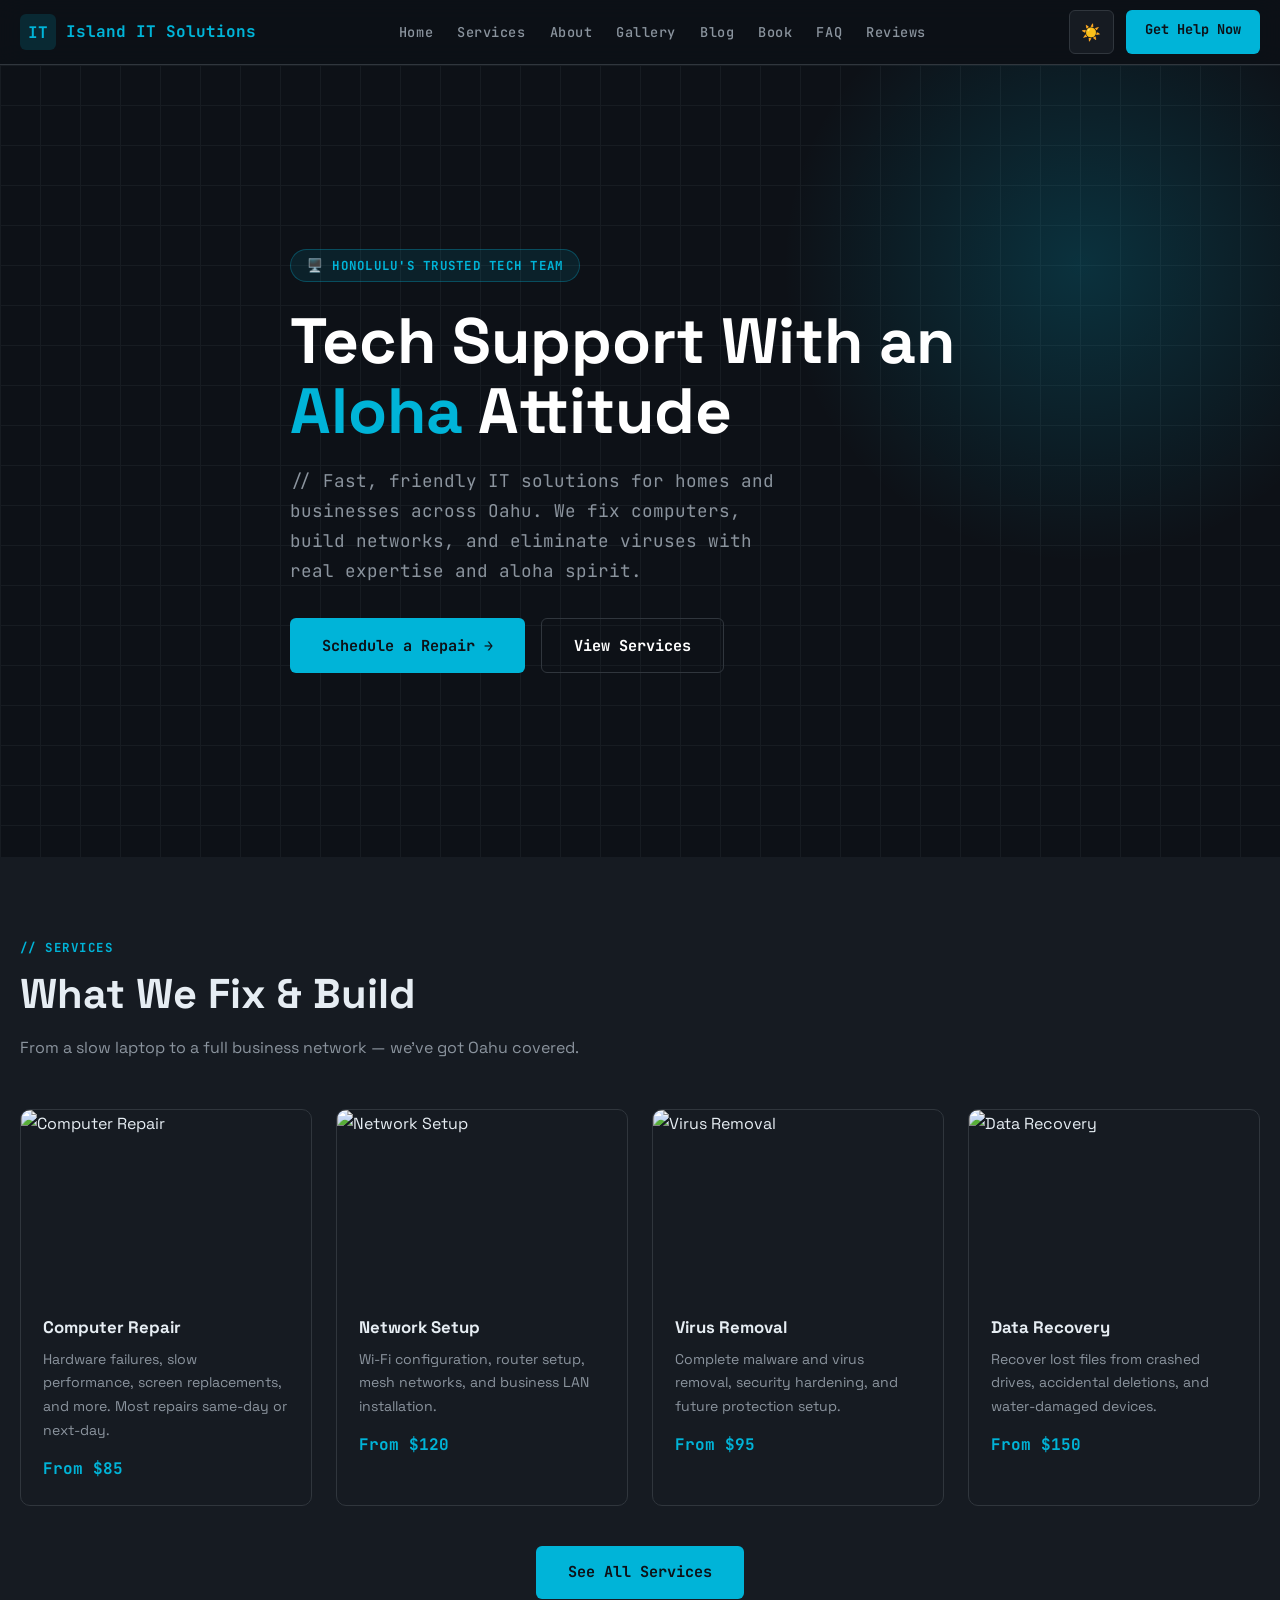
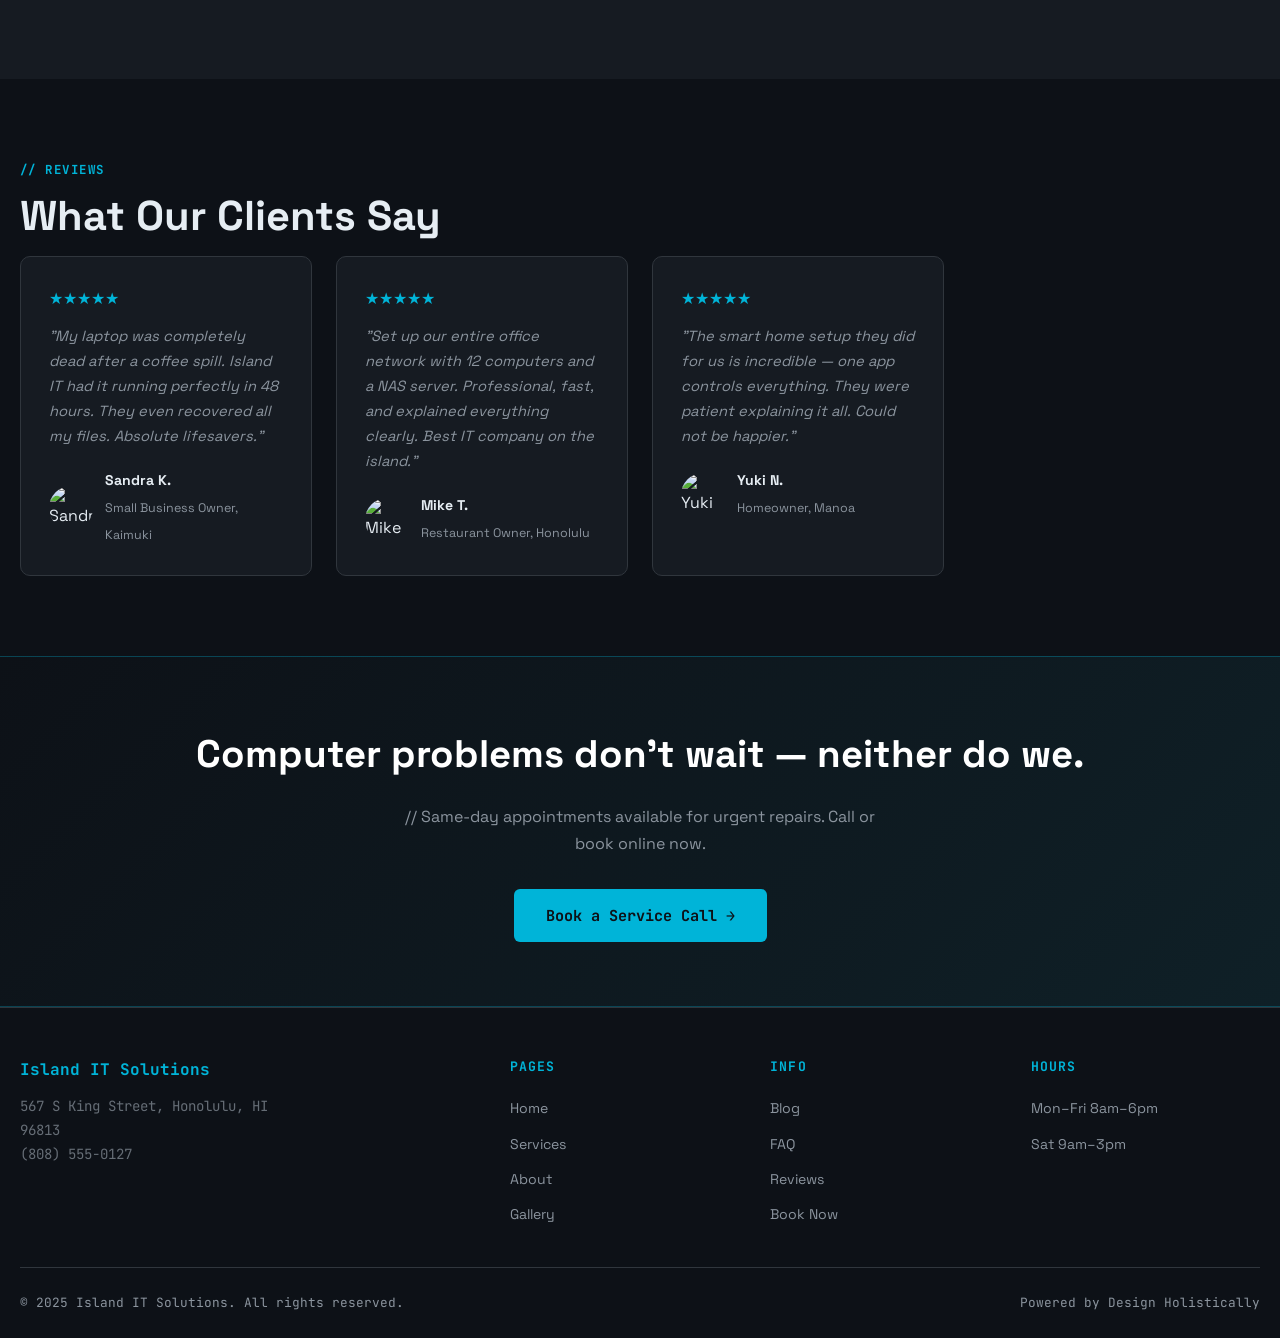
==== index.html @ 1a32f093 "Initial commit: Island IT Solutions — Hawaii sample site (Honolulu, Oahu)" ====
<!DOCTYPE html>
<html lang="en" data-theme="dark">
<head>
<meta charset="UTF-8"><meta name="viewport" content="width=device-width, initial-scale=1.0">
<title>Home — Island IT Solutions | Honolulu, Hawaii</title>
<meta name="description" content="Computer repair, network setup, virus removal, data recovery, and smart home setup in Honolulu, Hawaii.">
<meta property="og:title" content="Home — Island IT Solutions">
<meta property="og:type" content="website">
<link rel="stylesheet" href="css/style.css">

  <script type="application/ld+json">
  {
    "@context": "https://schema.org",
    "@type": "LocalBusiness",
    "name": "Island IT Solutions",
    "address": {
      "@type": "PostalAddress",
      "streetAddress": "567 S King Street",
      "addressLocality": "Honolulu",
      "addressRegion": "HI",
      "addressCountry": "US"
    },
    "telephone": "(808) 555-0127",
    "url": "https://designholistically.com"
  }
  </script>
</head>
<body>
<header class="site-header">
  <div class="header-inner">
    <a href="index.html" class="logo-wrap">
      <svg width="36" height="36" viewBox="0 0 36 36" fill="none">
        <rect width="36" height="36" rx="6" fill="#00B4D8" opacity="0.15"/>
        <text x="18" y="24" text-anchor="middle" font-family="JetBrains Mono,monospace" font-weight="700" font-size="16" fill="#00B4D8">IT</text>
      </svg>
      <span>Island IT Solutions</span>
    </a>
    <nav><ul class="nav-links" id="nav-links">
      <li><a href="index.html">Home</a></li><li><a href="services.html">Services</a></li><li><a href="about.html">About</a></li><li><a href="gallery.html">Gallery</a></li><li><a href="blog.html">Blog</a></li><li><a href="booking.html">Book</a></li><li><a href="faq.html">FAQ</a></li><li><a href="reviews.html">Reviews</a></li>
    </ul></nav>
    <div class="header-actions">
      <button id="theme-toggle" class="btn-theme">☀️</button>
      <a href="booking.html" class="btn-book">Get Help Now</a>
      <button class="hamburger" id="hamburger" aria-label="Menu" aria-expanded="false"><span></span><span></span><span></span></button>
    </div>
  </div>
</header>
<main>

  <section class="hero">
    <div class="hero-grid"></div>
    <div class="hero-glow"></div>
    <div class="hero-content">
      <div class="hero-badge">🖥️ Honolulu's Trusted Tech Team</div>
      <h1>Tech Support With an <span>Aloha</span> Attitude</h1>
      <p>// Fast, friendly IT solutions for homes and businesses across Oahu. We fix computers, build networks, and eliminate viruses with real expertise and aloha spirit.</p>
      <div class="hero-cta">
        <a href="booking.html" class="btn-primary">Schedule a Repair →</a>
        <a href="services.html" class="btn-secondary">View Services</a>
      </div>
    </div>
  </section>

  <section class="section section-alt">
    <div class="section-inner">
      <div class="section-label reveal">// services</div>
      <h2 class="section-title reveal">What We Fix & Build</h2>
      <p class="section-sub reveal">From a slow laptop to a full business network — we've got Oahu covered.</p>
      <div class="services-grid">
        <div class="service-card reveal"><img src="https://picsum.photos/400/180?random=201" alt="Computer Repair"><div class="service-card-body"><h3>Computer Repair</h3><p>Hardware failures, slow performance, screen replacements, and more. Most repairs same-day or next-day.</p><div class="service-price">From $85</div></div></div>
        <div class="service-card reveal"><img src="https://picsum.photos/400/180?random=202" alt="Network Setup"><div class="service-card-body"><h3>Network Setup</h3><p>Wi-Fi configuration, router setup, mesh networks, and business LAN installation.</p><div class="service-price">From $120</div></div></div>
        <div class="service-card reveal"><img src="https://picsum.photos/400/180?random=203" alt="Virus Removal"><div class="service-card-body"><h3>Virus Removal</h3><p>Complete malware and virus removal, security hardening, and future protection setup.</p><div class="service-price">From $95</div></div></div>
        <div class="service-card reveal"><img src="https://picsum.photos/400/180?random=204" alt="Data Recovery"><div class="service-card-body"><h3>Data Recovery</h3><p>Recover lost files from crashed drives, accidental deletions, and water-damaged devices.</p><div class="service-price">From $150</div></div></div>
      </div>
      <div style="text-align:center;margin-top:2.5rem;"><a href="services.html" class="btn-primary">See All Services</a></div>
    </div>
  </section>

  <section class="section">
    <div class="section-inner">
      <div class="section-label reveal">// reviews</div>
      <h2 class="section-title reveal">What Our Clients Say</h2>
      <div class="testimonials-grid">
        <div class="testimonial-card reveal"><div class="stars">★★★★★</div><p class="testimonial-text">"My laptop was completely dead after a coffee spill. Island IT had it running perfectly in 48 hours. They even recovered all my files. Absolute lifesavers."</p><div class="testimonial-author"><img src="https://picsum.photos/44/44?random=205" alt="Sandra K."><div><strong>Sandra K.</strong><span>Small Business Owner, Kaimuki</span></div></div></div>
        <div class="testimonial-card reveal"><div class="stars">★★★★★</div><p class="testimonial-text">"Set up our entire office network with 12 computers and a NAS server. Professional, fast, and explained everything clearly. Best IT company on the island."</p><div class="testimonial-author"><img src="https://picsum.photos/44/44?random=206" alt="Mike T."><div><strong>Mike T.</strong><span>Restaurant Owner, Honolulu</span></div></div></div>
        <div class="testimonial-card reveal"><div class="stars">★★★★★</div><p class="testimonial-text">"The smart home setup they did for us is incredible — one app controls everything. They were patient explaining it all. Could not be happier."</p><div class="testimonial-author"><img src="https://picsum.photos/44/44?random=207" alt="Yuki N."><div><strong>Yuki N.</strong><span>Homeowner, Manoa</span></div></div></div>
      </div>
    </div>
  </section>

  <div class="cta-banner">
    <h2>Computer problems don't wait — neither do we.</h2>
    <p>// Same-day appointments available for urgent repairs. Call or book online now.</p>
    <a href="booking.html" class="btn-primary">Book a Service Call →</a>
  </div>

</main>
<footer class="site-footer">
  <div class="footer-inner">
    <div class="footer-brand">
      <div class="logo-wrap">Island IT Solutions</div>
      <p>567 S King Street, Honolulu, HI 96813<br>(808) 555-0127</p>
    </div>
    <div class="footer-col"><h4>Pages</h4><ul><li><a href="index.html">Home</a></li><li><a href="services.html">Services</a></li><li><a href="about.html">About</a></li><li><a href="gallery.html">Gallery</a></li></ul></div>
    <div class="footer-col"><h4>Info</h4><ul><li><a href="blog.html">Blog</a></li><li><a href="faq.html">FAQ</a></li><li><a href="reviews.html">Reviews</a></li><li><a href="booking.html">Book Now</a></li></ul></div>
    <div class="footer-col"><h4>Hours</h4><ul><li><a href="#">Mon–Fri 8am–6pm</a></li><li><a href="#">Sat 9am–3pm</a></li></ul></div>
  </div>
  <div class="footer-bottom">
    <span>© 2025 Island IT Solutions. All rights reserved.</span>
    <span>Powered by <a href="https://designholistically.com" target="_blank" rel="noopener">Design Holistically</a></span>
  </div>
</footer>
<button class="back-to-top" id="back-to-top" aria-label="Back to top">↑</button>
<script src="js/main.js"></script>
</body>
</html>
---- css/style.css ----
@import url('https://fonts.googleapis.com/css2?family=Space+Grotesk:wght@400;500;600;700&family=JetBrains+Mono:wght@400;700&display=swap');
:root {
  --primary: #0D1117;
  --accent: #00B4D8;
  --bg: #F0F9FF;
  --bg2: #E0F2FE;
  --text: #0D1117;
  --text-muted: #475569;
  --border: #CBD5E1;
  --white: #ffffff;
  --shadow: 0 4px 24px rgba(0,180,216,0.10);
  --radius: 10px;
  --font-heading: 'Space Grotesk', sans-serif;
  --font-body: 'Space Grotesk', sans-serif;
  --font-mono: 'JetBrains Mono', monospace;
  --transition: all 0.3s ease;
}
[data-theme="dark"] {
  --bg: #0D1117;
  --bg2: #161B22;
  --text: #E6EDF3;
  --text-muted: #8B949E;
  --border: #30363D;
  --white: #161B22;
  --shadow: 0 4px 24px rgba(0,0,0,0.5);
}
*, *::before, *::after { box-sizing: border-box; margin: 0; padding: 0; }
html { scroll-behavior: smooth; }
body { font-family: var(--font-body); background: var(--bg); color: var(--text); line-height: 1.7; transition: background 0.3s, color 0.3s; }
img { max-width: 100%; display: block; }
a { color: var(--accent); text-decoration: none; }
.site-header { position: sticky; top: 0; z-index: 100; background: rgba(13,17,23,0.92); backdrop-filter: blur(12px); border-bottom: 1px solid #30363D; padding: 0 1.25rem; }
.header-inner { max-width: 1280px; margin: 0 auto; display: flex; align-items: center; justify-content: space-between; height: 64px; }
.logo-wrap { display: flex; align-items: center; gap: 0.6rem; font-family: var(--font-mono); font-size: 1rem; font-weight: 700; color: var(--accent); }
.nav-links { display: flex; gap: 1.5rem; list-style: none; }
.nav-links a { font-size: 0.85rem; font-weight: 500; color: #8B949E; letter-spacing: 0.04em; transition: color 0.2s; font-family: var(--font-mono); }
.nav-links a:hover { color: var(--accent); }
.header-actions { display: flex; align-items: center; gap: 0.75rem; }
.btn-theme { background: #161B22; border: 1px solid #30363D; border-radius: 6px; padding: 0.4rem 0.7rem; cursor: pointer; color: #8B949E; font-size: 1rem; min-width: 44px; min-height: 44px; transition: var(--transition); }
.btn-book { background: var(--accent); color: #0D1117; border: none; border-radius: 6px; padding: 0.5rem 1.2rem; font-weight: 700; cursor: pointer; font-size: 0.85rem; min-height: 44px; font-family: var(--font-mono); transition: var(--transition); }
.btn-book:hover { background: #0096B7; }
.hamburger { display: none; flex-direction: column; gap: 5px; background: none; border: none; cursor: pointer; padding: 0.5rem; min-width: 44px; min-height: 44px; justify-content: center; align-items: center; }
.hamburger span { width: 24px; height: 2px; background: #8B949E; border-radius: 2px; transition: var(--transition); }
@media (max-width: 768px) { .nav-links { display: none; flex-direction: column; position: absolute; top: 64px; left: 0; right: 0; background: #0D1117; border-bottom: 1px solid #30363D; padding: 1rem 1.25rem; gap: 0.5rem; } .nav-links.open { display: flex; } .hamburger { display: flex; } .btn-book { display: none; } }
.hero { position: relative; min-height: 88vh; display: flex; align-items: center; background: #0D1117; overflow: hidden; }
.hero-grid { position: absolute; inset: 0; background-image: linear-gradient(#30363D 1px, transparent 1px), linear-gradient(90deg, #30363D 1px, transparent 1px); background-size: 40px 40px; opacity: 0.3; }
.hero-glow { position: absolute; width: 600px; height: 600px; border-radius: 50%; background: radial-gradient(circle, rgba(0,180,216,0.2) 0%, transparent 70%); top: -100px; right: -100px; }
.hero-content { position: relative; z-index: 2; max-width: 1280px; margin: 0 auto; padding: 4rem 1.25rem; }
.hero-badge { display: inline-flex; align-items: center; gap: 0.5rem; background: rgba(0,180,216,0.1); color: var(--accent); border: 1px solid rgba(0,180,216,0.3); border-radius: 20px; padding: 0.3rem 1rem; font-size: 0.78rem; font-weight: 700; letter-spacing: 0.1em; text-transform: uppercase; margin-bottom: 1.5rem; font-family: var(--font-mono); }
.hero h1 { font-size: clamp(2.5rem, 6vw, 4rem); font-weight: 700; color: #fff; line-height: 1.1; margin-bottom: 1.25rem; max-width: 700px; }
.hero h1 span { color: var(--accent); }
.hero p { font-size: 1.1rem; color: #8B949E; max-width: 500px; margin-bottom: 2rem; font-family: var(--font-mono); }
.hero-cta { display: flex; gap: 1rem; flex-wrap: wrap; }
.btn-primary { background: var(--accent); color: #0D1117; border: none; border-radius: 6px; padding: 0.85rem 2rem; font-weight: 700; font-size: 0.95rem; cursor: pointer; transition: var(--transition); min-height: 44px; display: inline-flex; align-items: center; gap: 0.5rem; font-family: var(--font-mono); }
.btn-primary:hover { background: #0096B7; }
.btn-secondary { background: transparent; color: #fff; border: 1px solid #30363D; border-radius: 6px; padding: 0.85rem 2rem; font-weight: 700; font-size: 0.95rem; cursor: pointer; transition: var(--transition); min-height: 44px; display: inline-flex; align-items: center; font-family: var(--font-mono); }
.btn-secondary:hover { border-color: var(--accent); color: var(--accent); }
.section { padding: 5rem 1.25rem; }
.section-inner { max-width: 1280px; margin: 0 auto; }
.section-label { font-size: 0.78rem; font-weight: 700; letter-spacing: 0.12em; text-transform: uppercase; color: var(--accent); margin-bottom: 0.75rem; font-family: var(--font-mono); }
.section-title { font-size: clamp(1.8rem, 4vw, 2.6rem); font-weight: 700; color: var(--text); line-height: 1.15; margin-bottom: 1rem; }
.section-sub { font-size: 1rem; color: var(--text-muted); max-width: 580px; margin-bottom: 3rem; }
.section-alt { background: var(--bg2); }
.services-grid { display: grid; grid-template-columns: repeat(auto-fill, minmax(280px, 1fr)); gap: 1.5rem; }
.service-card { background: var(--white); border: 1px solid var(--border); border-radius: var(--radius); overflow: hidden; transition: var(--transition); }
.service-card:hover { border-color: var(--accent); transform: translateY(-4px); box-shadow: 0 0 20px rgba(0,180,216,0.15); }
.service-card img { width: 100%; height: 180px; object-fit: cover; }
.service-card-body { padding: 1.4rem; }
.service-card h3 { font-size: 1.05rem; font-weight: 700; color: var(--text); margin-bottom: 0.4rem; }
.service-card p { font-size: 0.88rem; color: var(--text-muted); margin-bottom: 0.75rem; }
.service-price { font-size: 1rem; font-weight: 700; color: var(--accent); font-family: var(--font-mono); }
.testimonials-grid { display: grid; grid-template-columns: repeat(auto-fill, minmax(280px, 1fr)); gap: 1.5rem; }
.testimonial-card { background: var(--white); border: 1px solid var(--border); border-radius: var(--radius); padding: 1.75rem; }
.stars { color: var(--accent); font-size: 1rem; margin-bottom: 0.75rem; }
.testimonial-text { font-style: italic; color: var(--text-muted); font-size: 0.92rem; margin-bottom: 1.25rem; }
.testimonial-author { display: flex; align-items: center; gap: 0.75rem; }
.testimonial-author img { width: 44px; height: 44px; border-radius: 50%; object-fit: cover; }
.testimonial-author strong { display: block; font-size: 0.88rem; color: var(--text); }
.testimonial-author span { font-size: 0.78rem; color: var(--text-muted); }
.cta-banner { background: linear-gradient(135deg, #0D1117, #0F2027); color: #fff; padding: 4rem 1.25rem; text-align: center; border-top: 1px solid rgba(0,180,216,0.3); border-bottom: 1px solid rgba(0,180,216,0.3); }
.cta-banner h2 { font-size: clamp(1.8rem, 3vw, 2.4rem); margin-bottom: 1rem; }
.cta-banner p { font-size: 1rem; color: #8B949E; margin-bottom: 2rem; max-width: 500px; margin-left: auto; margin-right: auto; }
.gallery-grid { display: grid; grid-template-columns: repeat(2, 1fr); gap: 1rem; }
@media (min-width: 768px) { .gallery-grid { grid-template-columns: repeat(3, 1fr); } }
@media (min-width: 1280px) { .gallery-grid { grid-template-columns: repeat(4, 1fr); } }
.gallery-item { border-radius: var(--radius); overflow: hidden; aspect-ratio: 1; cursor: pointer; }
.gallery-item img { width: 100%; height: 100%; object-fit: cover; transition: transform 0.4s; }
.gallery-item:hover img { transform: scale(1.05); }
.blog-grid { display: grid; grid-template-columns: repeat(auto-fill, minmax(300px, 1fr)); gap: 1.5rem; }
.blog-card { background: var(--white); border: 1px solid var(--border); border-radius: var(--radius); overflow: hidden; transition: var(--transition); }
.blog-card:hover { border-color: var(--accent); transform: translateY(-3px); }
.blog-card img { width: 100%; height: 180px; object-fit: cover; }
.blog-card-body { padding: 1.4rem; }
.blog-tag { font-size: 0.72rem; font-weight: 700; letter-spacing: 0.1em; text-transform: uppercase; color: var(--accent); margin-bottom: 0.5rem; font-family: var(--font-mono); }
.blog-card h3 { font-size: 1rem; color: var(--text); margin-bottom: 0.4rem; line-height: 1.35; }
.blog-card p { font-size: 0.88rem; color: var(--text-muted); margin-bottom: 0.75rem; }
.blog-meta { font-size: 0.78rem; color: var(--text-muted); font-family: var(--font-mono); }
.read-more { color: var(--accent); font-weight: 700; font-size: 0.88rem; }
.blog-post { max-width: 760px; margin: 0 auto; padding: 3rem 1.25rem; }
.blog-post h1 { font-size: clamp(1.8rem, 4vw, 2.6rem); color: var(--text); margin-bottom: 1rem; line-height: 1.2; }
.blog-post .meta { font-size: 0.82rem; color: var(--text-muted); margin-bottom: 2rem; font-family: var(--font-mono); }
.blog-post img { border-radius: var(--radius); margin: 2rem 0; width: 100%; height: 380px; object-fit: cover; }
.blog-post h2 { font-size: 1.5rem; color: var(--text); margin: 2rem 0 0.75rem; }
.blog-post p { font-size: 1rem; color: var(--text-muted); margin-bottom: 1.25rem; }
.blog-post ul { margin: 1rem 0 1.5rem 1.5rem; color: var(--text-muted); }
.blog-post ul li { margin-bottom: 0.5rem; }
.booking-section { max-width: 680px; margin: 0 auto; padding: 3rem 1.25rem; }
.step-indicator { display: flex; gap: 0.5rem; margin-bottom: 2.5rem; }
.step { flex: 1; height: 4px; border-radius: 2px; background: var(--border); transition: var(--transition); }
.step.active { background: var(--accent); }
.step.done { background: #0096B7; }
.form-group { margin-bottom: 1.5rem; }
.form-group label { display: block; font-weight: 700; font-size: 0.88rem; margin-bottom: 0.5rem; color: var(--text); font-family: var(--font-mono); }
.form-group input, .form-group select, .form-group textarea { width: 100%; padding: 0.75rem 1rem; border: 1px solid var(--border); border-radius: 6px; font-family: var(--font-body); font-size: 0.95rem; background: var(--bg); color: var(--text); transition: border-color 0.2s; min-height: 44px; }
.form-group input:focus, .form-group select:focus, .form-group textarea:focus { outline: none; border-color: var(--accent); }
.form-group textarea { min-height: 120px; resize: vertical; }
.form-nav { display: flex; gap: 1rem; justify-content: space-between; margin-top: 2rem; }
.booking-step { display: none; }
.booking-step.active { display: block; }
.service-option { border: 1px solid var(--border); border-radius: var(--radius); padding: 1.25rem; cursor: pointer; transition: var(--transition); margin-bottom: 0.75rem; }
.service-option:hover, .service-option.selected { border-color: var(--accent); background: rgba(0,180,216,0.05); }
.service-option h3 { font-size: 0.95rem; color: var(--text); margin-bottom: 0.25rem; }
.service-option p { font-size: 0.85rem; color: var(--text-muted); }
.confirmation-box { background: var(--bg2); border: 1px solid var(--border); border-radius: var(--radius); padding: 2rem; text-align: center; }
.confirmation-box .check { font-size: 3rem; margin-bottom: 1rem; }
.confirmation-box h2 { font-size: 1.7rem; color: var(--accent); margin-bottom: 0.5rem; }
.admin-login { max-width: 400px; margin: 6rem auto; padding: 0 1.25rem; }
.admin-card { background: var(--white); border: 1px solid var(--border); border-radius: var(--radius); padding: 2.5rem; box-shadow: var(--shadow); }
.admin-card h1 { font-size: 1.7rem; color: var(--text); margin-bottom: 0.5rem; }
.admin-card p { font-size: 0.88rem; color: var(--text-muted); margin-bottom: 2rem; }
.admin-dash { display: none; max-width: 1200px; margin: 0 auto; padding: 2rem 1.25rem; }
.stats-grid { display: grid; grid-template-columns: repeat(2, 1fr); gap: 1rem; margin-bottom: 2rem; }
@media (min-width: 768px) { .stats-grid { grid-template-columns: repeat(4, 1fr); } }
.stat-card { background: var(--white); border: 1px solid var(--border); border-radius: var(--radius); padding: 1.5rem; text-align: center; }
.stat-card .stat-num { font-size: 2rem; font-weight: 700; color: var(--accent); font-family: var(--font-mono); }
.stat-card .stat-label { font-size: 0.82rem; color: var(--text-muted); margin-top: 0.25rem; }
.admin-table-wrap { background: var(--white); border: 1px solid var(--border); border-radius: var(--radius); padding: 1.5rem; box-shadow: var(--shadow); margin-bottom: 1.5rem; overflow-x: auto; }
.admin-table-wrap h2 { font-size: 1.1rem; margin-bottom: 1rem; color: var(--text); }
table { width: 100%; border-collapse: collapse; font-size: 0.88rem; }
th { text-align: left; padding: 0.6rem 0.75rem; background: var(--bg2); font-weight: 700; font-size: 0.78rem; text-transform: uppercase; letter-spacing: 0.05em; color: var(--text-muted); font-family: var(--font-mono); }
td { padding: 0.7rem 0.75rem; border-top: 1px solid var(--border); color: var(--text); }
.badge { display: inline-block; padding: 0.2rem 0.6rem; border-radius: 12px; font-size: 0.72rem; font-weight: 700; font-family: var(--font-mono); }
.badge-green { background: #D1FAE5; color: #065F46; }
.badge-yellow { background: #FEF3C7; color: #92400E; }
.badge-red { background: #FEE2E2; color: #991B1B; }
.faq-list { max-width: 760px; margin: 0 auto; }
.faq-item { border-bottom: 1px solid var(--border); }
.faq-question { width: 100%; background: none; border: none; text-align: left; padding: 1.25rem 0; font-size: 1rem; font-weight: 600; color: var(--text); cursor: pointer; display: flex; justify-content: space-between; align-items: center; gap: 1rem; min-height: 44px; }
.faq-question:hover { color: var(--accent); }
.faq-icon { font-size: 1.2rem; color: var(--accent); flex-shrink: 0; transition: transform 0.3s; font-family: var(--font-mono); }
.faq-answer { font-size: 0.92rem; color: var(--text-muted); padding-bottom: 1.25rem; display: none; }
.faq-answer.open { display: block; }
.faq-icon.open { transform: rotate(45deg); }
.reviews-grid { display: grid; grid-template-columns: repeat(auto-fill, minmax(280px, 1fr)); gap: 1.5rem; }
.review-card { background: var(--white); border: 1px solid var(--border); border-radius: var(--radius); padding: 1.75rem; }
.team-grid { display: grid; grid-template-columns: repeat(auto-fill, minmax(220px, 1fr)); gap: 1.5rem; }
.team-card { text-align: center; background: var(--white); border: 1px solid var(--border); border-radius: var(--radius); padding: 1.75rem; }
.team-card img { width: 100px; height: 100px; border-radius: 50%; margin: 0 auto 1rem; object-fit: cover; border: 2px solid var(--accent); }
.team-card h3 { font-size: 1rem; color: var(--text); margin-bottom: 0.25rem; }
.team-card p { font-size: 0.85rem; color: var(--text-muted); font-family: var(--font-mono); }
.values-grid { display: grid; grid-template-columns: repeat(auto-fill, minmax(220px, 1fr)); gap: 1.5rem; margin-top: 2rem; }
.value-card { background: var(--white); border: 1px solid var(--border); border-radius: var(--radius); padding: 1.75rem; }
.value-icon { font-size: 1.8rem; margin-bottom: 0.75rem; }
.value-card h3 { font-size: 1rem; color: var(--text); margin-bottom: 0.4rem; }
.value-card p { font-size: 0.88rem; color: var(--text-muted); }
.site-footer { background: #0D1117; color: #8B949E; padding: 3rem 1.25rem 1.5rem; border-top: 1px solid #30363D; }
.footer-inner { max-width: 1280px; margin: 0 auto; display: grid; grid-template-columns: 1fr; gap: 2rem; }
@media (min-width: 768px) { .footer-inner { grid-template-columns: 2fr 1fr 1fr 1fr; } }
.footer-brand p { font-size: 0.88rem; opacity: 0.7; margin-top: 0.75rem; max-width: 280px; font-family: var(--font-mono); }
.footer-col h4 { font-weight: 700; font-size: 0.82rem; letter-spacing: 0.08em; text-transform: uppercase; color: var(--accent); margin-bottom: 1rem; font-family: var(--font-mono); }
.footer-col ul { list-style: none; }
.footer-col ul li { margin-bottom: 0.5rem; }
.footer-col ul li a { color: #8B949E; font-size: 0.88rem; transition: color 0.2s; }
.footer-col ul li a:hover { color: var(--accent); }
.footer-bottom { max-width: 1280px; margin: 2rem auto 0; padding-top: 1.5rem; border-top: 1px solid #30363D; display: flex; flex-wrap: wrap; justify-content: space-between; gap: 0.5rem; font-size: 0.8rem; font-family: var(--font-mono); }
.footer-bottom a { color: #8B949E; }
.back-to-top { position: fixed; bottom: 1.5rem; right: 1.5rem; width: 44px; height: 44px; background: var(--accent); color: #0D1117; border: none; border-radius: 8px; cursor: pointer; font-size: 1rem; display: flex; align-items: center; justify-content: center; font-family: var(--font-mono); opacity: 0; pointer-events: none; transition: var(--transition); z-index: 90; }
.back-to-top.visible { opacity: 1; pointer-events: all; }
.reveal { opacity: 0; transform: translateY(24px); transition: opacity 0.6s ease, transform 0.6s ease; }
.reveal.visible { opacity: 1; transform: none; }
.page-hero { background: linear-gradient(135deg, #0D1117 0%, #0F2027 100%); color: #fff; padding: 5rem 1.25rem 3rem; border-bottom: 1px solid #30363D; }
.page-hero h1 { font-size: clamp(2rem, 4vw, 3rem); margin-bottom: 0.75rem; }
.page-hero p { font-size: 1rem; color: #8B949E; max-width: 560px; font-family: var(--font-mono); }
.breadcrumb { font-size: 0.82rem; color: #8B949E; margin-bottom: 1rem; font-family: var(--font-mono); }
.breadcrumb a { color: var(--accent); }
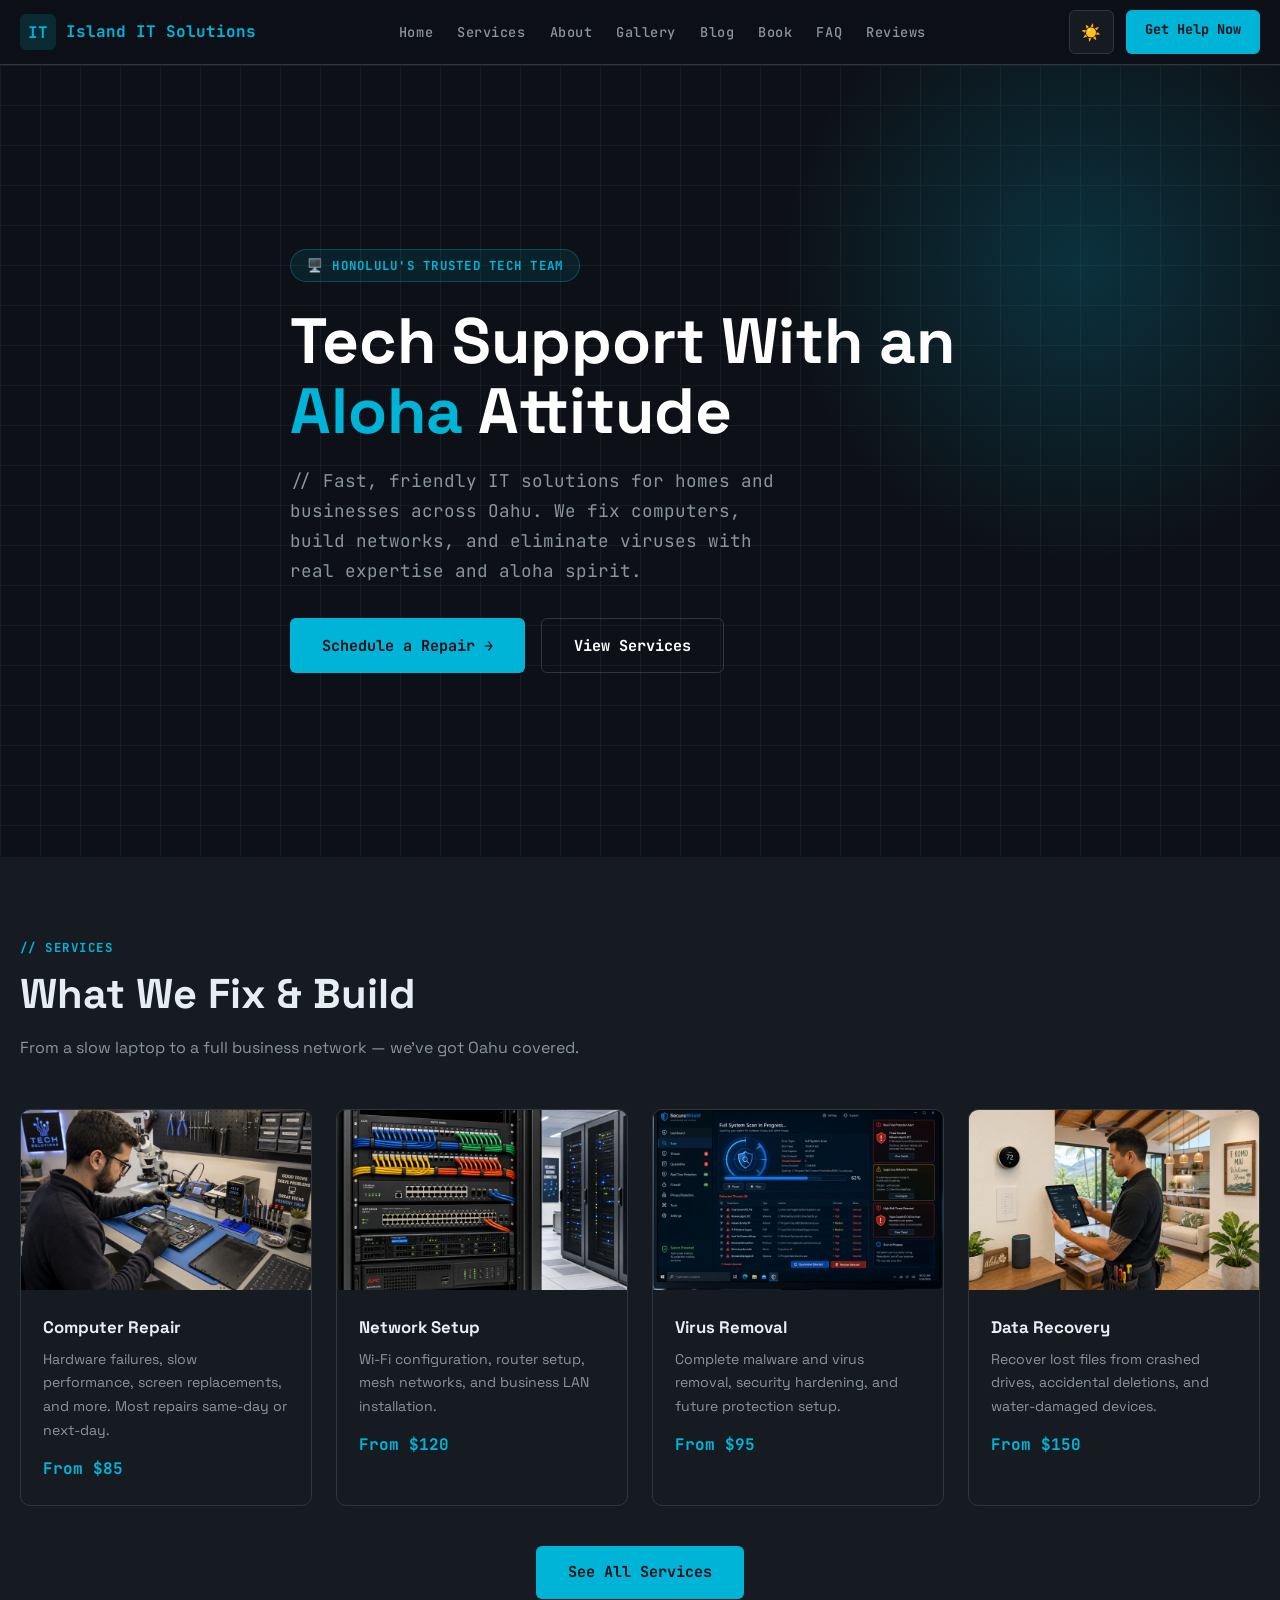
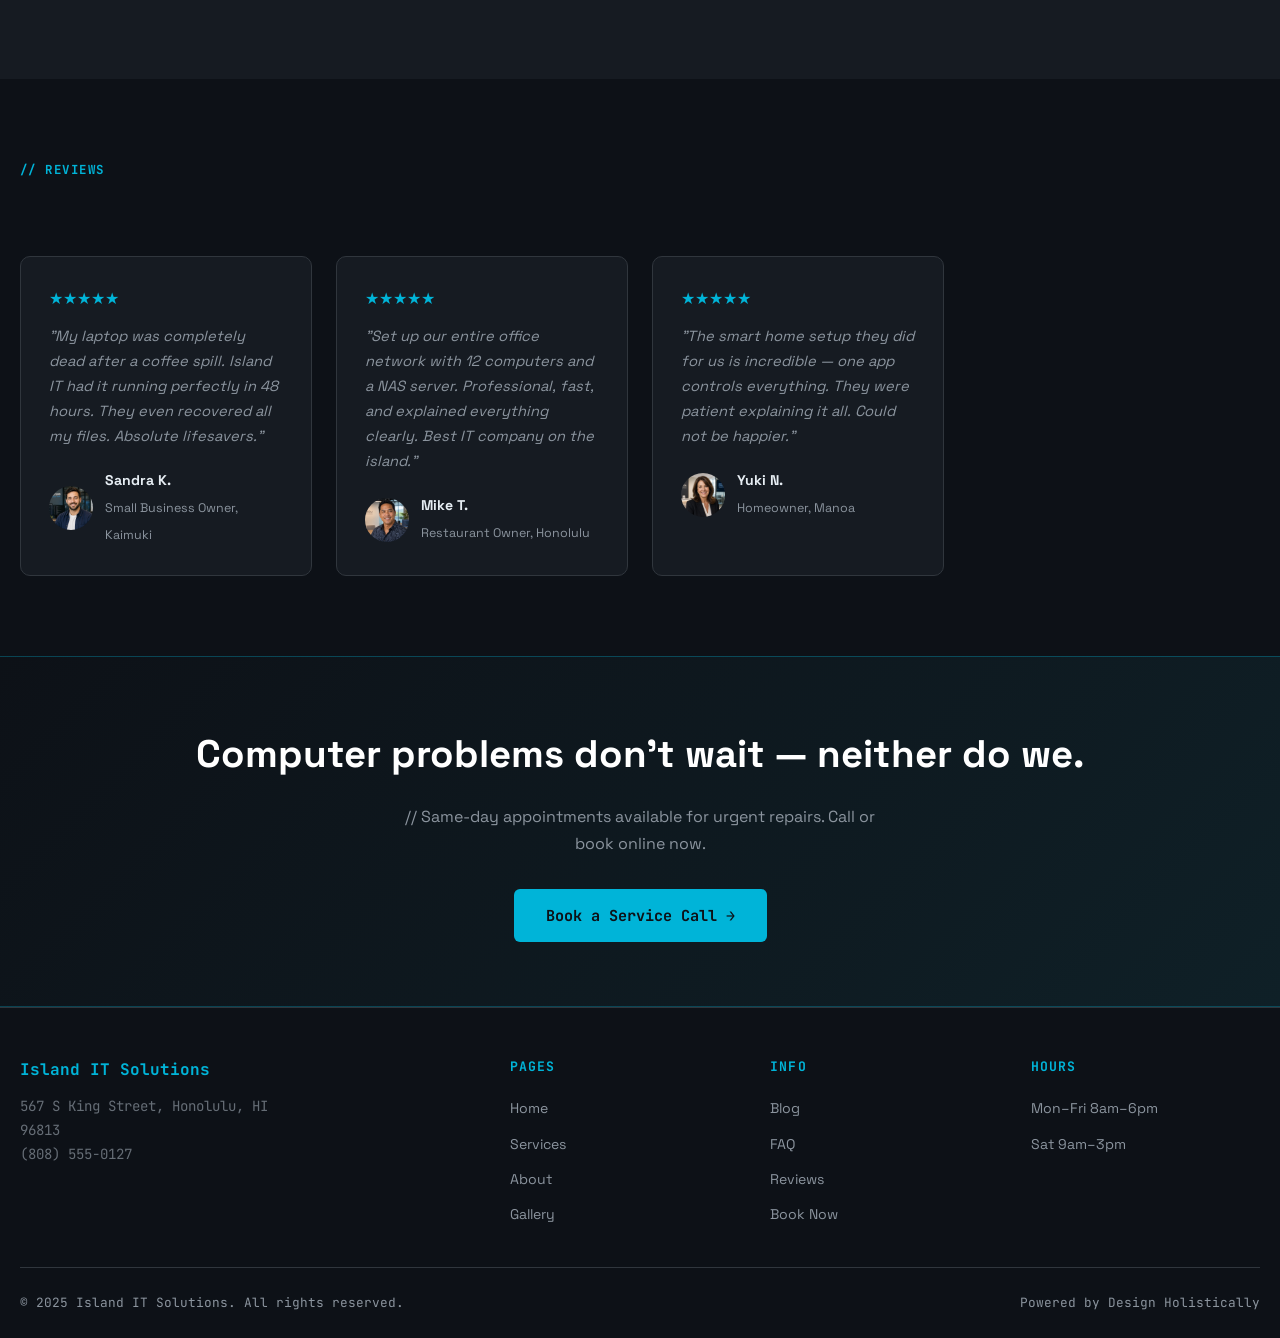
==== commit 6a3c2a72: "Initial commit: Island IT Solutions — Hawaii sample site (Honolulu, Oahu)" ====
--- a/index.html
+++ b/index.html
@@ -67,10 +67,10 @@
       <h2 class="section-title reveal">What We Fix & Build</h2>
       <p class="section-sub reveal">From a slow laptop to a full business network — we've got Oahu covered.</p>
       <div class="services-grid">
-        <div class="service-card reveal"><img src="https://picsum.photos/400/180?random=201" alt="Computer Repair"><div class="service-card-body"><h3>Computer Repair</h3><p>Hardware failures, slow performance, screen replacements, and more. Most repairs same-day or next-day.</p><div class="service-price">From $85</div></div></div>
-        <div class="service-card reveal"><img src="https://picsum.photos/400/180?random=202" alt="Network Setup"><div class="service-card-body"><h3>Network Setup</h3><p>Wi-Fi configuration, router setup, mesh networks, and business LAN installation.</p><div class="service-price">From $120</div></div></div>
-        <div class="service-card reveal"><img src="https://picsum.photos/400/180?random=203" alt="Virus Removal"><div class="service-card-body"><h3>Virus Removal</h3><p>Complete malware and virus removal, security hardening, and future protection setup.</p><div class="service-price">From $95</div></div></div>
-        <div class="service-card reveal"><img src="https://picsum.photos/400/180?random=204" alt="Data Recovery"><div class="service-card-body"><h3>Data Recovery</h3><p>Recover lost files from crashed drives, accidental deletions, and water-damaged devices.</p><div class="service-price">From $150</div></div></div>
+        <div class="service-card reveal"><img src="images/service-repair.png" alt="Computer Repair"><div class="service-card-body"><h3>Computer Repair</h3><p>Hardware failures, slow performance, screen replacements, and more. Most repairs same-day or next-day.</p><div class="service-price">From $85</div></div></div>
+        <div class="service-card reveal"><img src="images/service-network.png" alt="Network Setup"><div class="service-card-body"><h3>Network Setup</h3><p>Wi-Fi configuration, router setup, mesh networks, and business LAN installation.</p><div class="service-price">From $120</div></div></div>
+        <div class="service-card reveal"><img src="images/service-virus.png" alt="Virus Removal"><div class="service-card-body"><h3>Virus Removal</h3><p>Complete malware and virus removal, security hardening, and future protection setup.</p><div class="service-price">From $95</div></div></div>
+        <div class="service-card reveal"><img src="images/service-smart-home.png" alt="Data Recovery"><div class="service-card-body"><h3>Data Recovery</h3><p>Recover lost files from crashed drives, accidental deletions, and water-damaged devices.</p><div class="service-price">From $150</div></div></div>
       </div>
       <div style="text-align:center;margin-top:2.5rem;"><a href="services.html" class="btn-primary">See All Services</a></div>
     </div>
@@ -81,9 +81,9 @@
       <div class="section-label reveal">// reviews</div>
       <h2 class="section-title reveal">What Our Clients Say</h2>
       <div class="testimonials-grid">
-        <div class="testimonial-card reveal"><div class="stars">★★★★★</div><p class="testimonial-text">"My laptop was completely dead after a coffee spill. Island IT had it running perfectly in 48 hours. They even recovered all my files. Absolute lifesavers."</p><div class="testimonial-author"><img src="https://picsum.photos/44/44?random=205" alt="Sandra K."><div><strong>Sandra K.</strong><span>Small Business Owner, Kaimuki</span></div></div></div>
-        <div class="testimonial-card reveal"><div class="stars">★★★★★</div><p class="testimonial-text">"Set up our entire office network with 12 computers and a NAS server. Professional, fast, and explained everything clearly. Best IT company on the island."</p><div class="testimonial-author"><img src="https://picsum.photos/44/44?random=206" alt="Mike T."><div><strong>Mike T.</strong><span>Restaurant Owner, Honolulu</span></div></div></div>
-        <div class="testimonial-card reveal"><div class="stars">★★★★★</div><p class="testimonial-text">"The smart home setup they did for us is incredible — one app controls everything. They were patient explaining it all. Could not be happier."</p><div class="testimonial-author"><img src="https://picsum.photos/44/44?random=207" alt="Yuki N."><div><strong>Yuki N.</strong><span>Homeowner, Manoa</span></div></div></div>
+        <div class="testimonial-card reveal"><div class="stars">★★★★★</div><p class="testimonial-text">"My laptop was completely dead after a coffee spill. Island IT had it running perfectly in 48 hours. They even recovered all my files. Absolute lifesavers."</p><div class="testimonial-author"><img src="images/avatar-1.png" alt="Sandra K."><div><strong>Sandra K.</strong><span>Small Business Owner, Kaimuki</span></div></div></div>
+        <div class="testimonial-card reveal"><div class="stars">★★★★★</div><p class="testimonial-text">"Set up our entire office network with 12 computers and a NAS server. Professional, fast, and explained everything clearly. Best IT company on the island."</p><div class="testimonial-author"><img src="images/avatar-2.png" alt="Mike T."><div><strong>Mike T.</strong><span>Restaurant Owner, Honolulu</span></div></div></div>
+        <div class="testimonial-card reveal"><div class="stars">★★★★★</div><p class="testimonial-text">"The smart home setup they did for us is incredible — one app controls everything. They were patient explaining it all. Could not be happier."</p><div class="testimonial-author"><img src="images/avatar-3.png" alt="Yuki N."><div><strong>Yuki N.</strong><span>Homeowner, Manoa</span></div></div></div>
       </div>
     </div>
   </section>
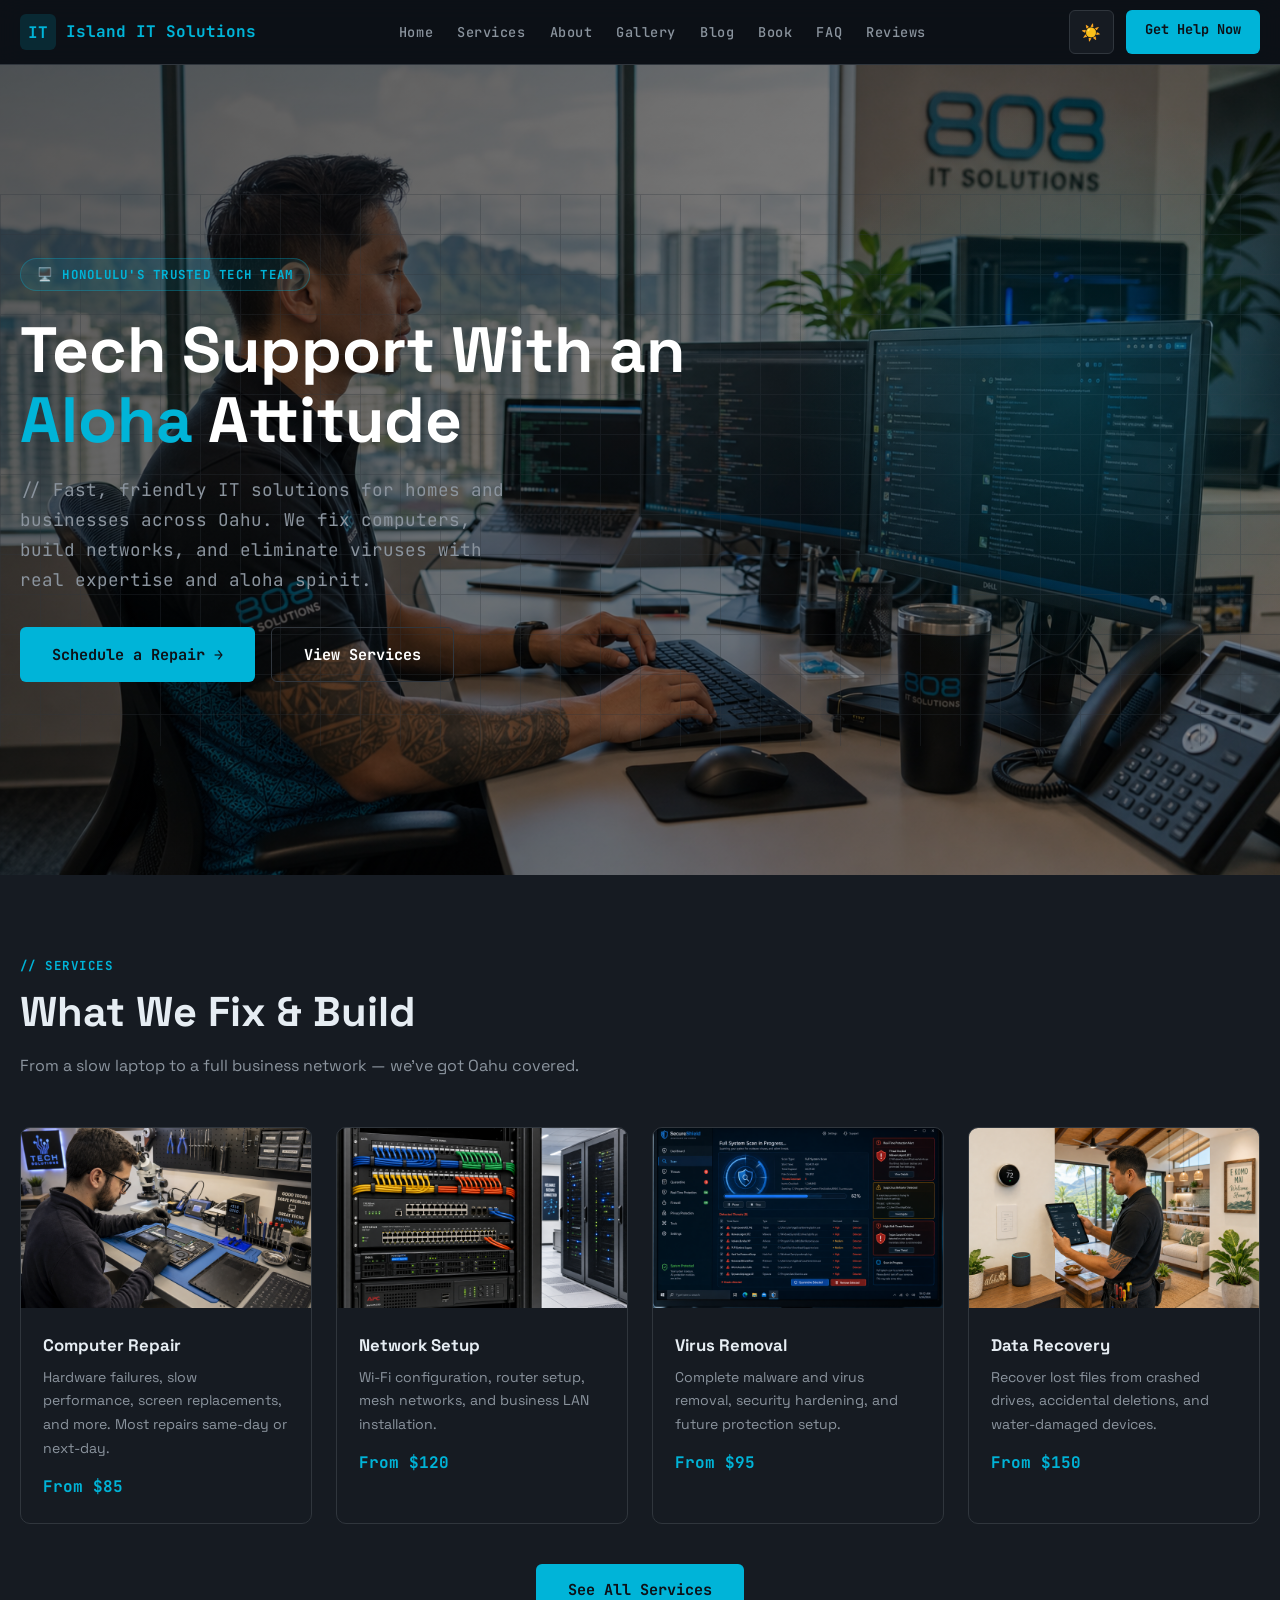
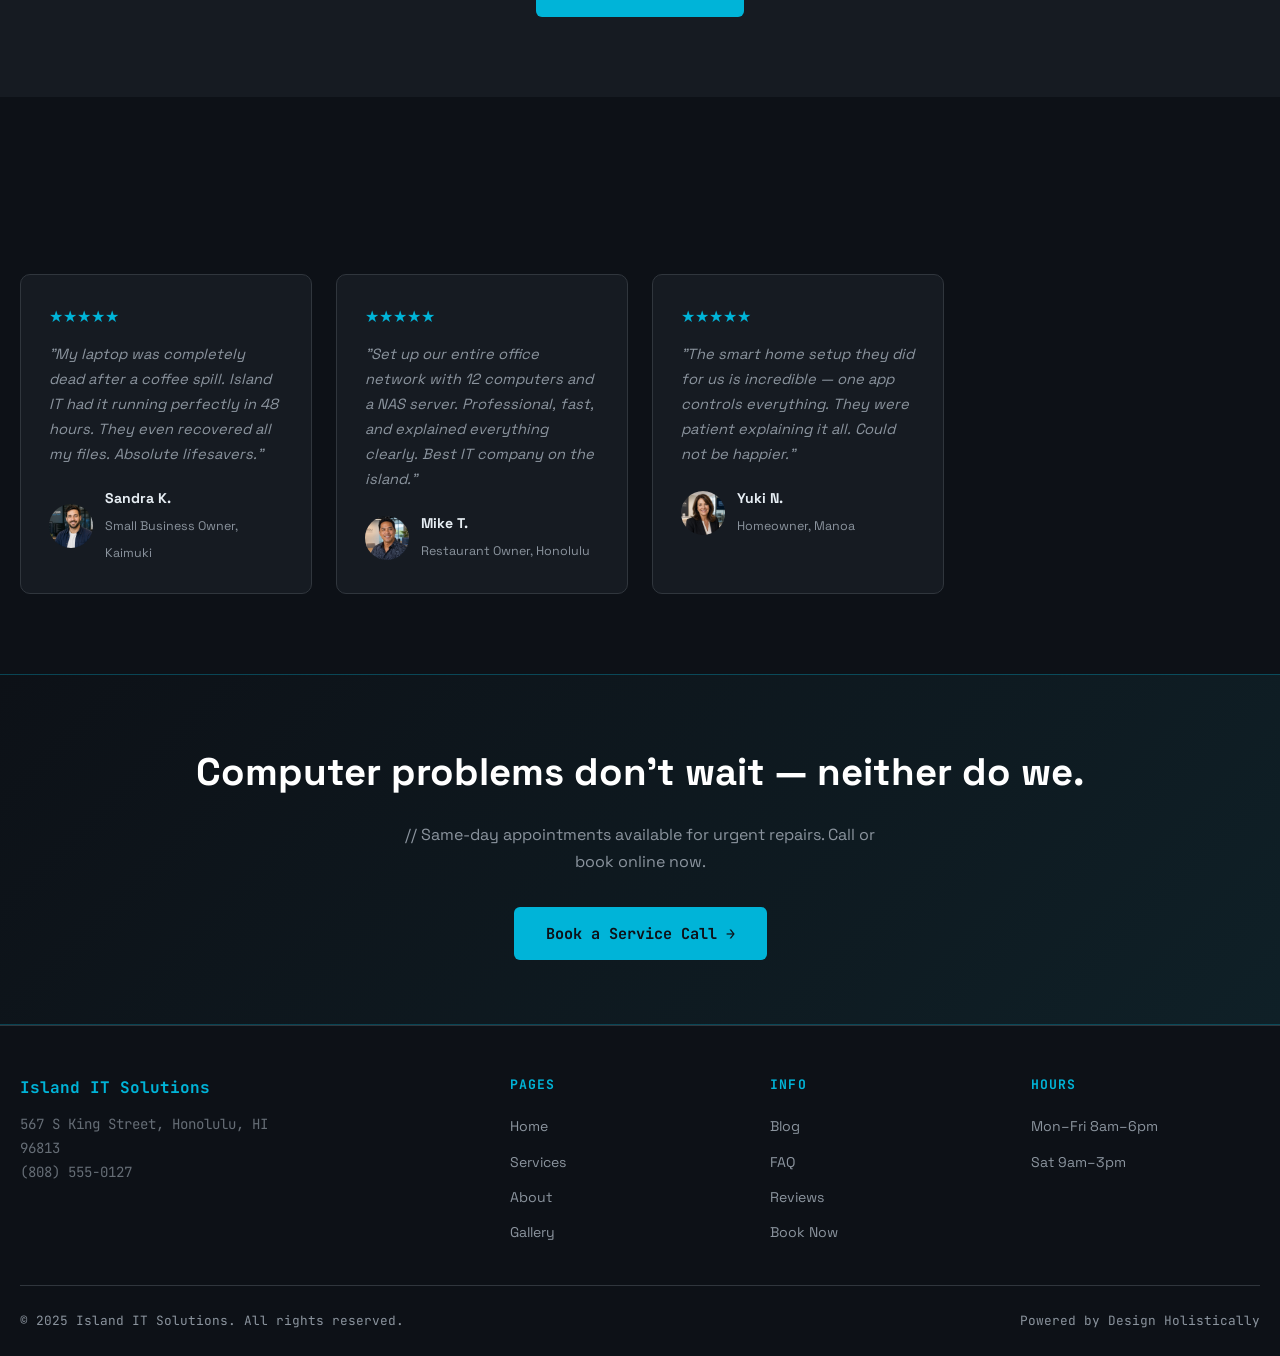
==== commit bb5119cf: "feat: replace all picsum placeholders with AI-generated photorealistic images" ====
--- a/index.html
+++ b/index.html
@@ -47,7 +47,11 @@
 </header>
 <main>
 
-  <section class="hero">
+  <section class="hero" style="position:relative;overflow:hidden;min-height:90vh;display:flex;align-items:center;">
+<div class="hero-bg" style="position:absolute;inset:0;z-index:0;"><img src="images/hero.png" alt="Island IT Solutions Hawaii" loading="eager" style="width:100%;height:100%;object-fit:cover;"></div>
+<div class="hero-overlay" style="position:absolute;inset:0;z-index:1;background:linear-gradient(135deg,rgba(0,0,0,0.65) 0%,rgba(0,0,0,0.35) 100%);"></div>
+<div style="position:relative;z-index:2;width:100%;">
+
     <div class="hero-grid"></div>
     <div class="hero-glow"></div>
     <div class="hero-content">
--- a/css/style.css
+++ b/css/style.css
@@ -183,3 +183,10 @@
 .page-hero p { font-size: 1rem; color: #8B949E; max-width: 560px; font-family: var(--font-mono); }
 .breadcrumb { font-size: 0.82rem; color: #8B949E; margin-bottom: 1rem; font-family: var(--font-mono); }
 .breadcrumb a { color: var(--accent); }
+
+/* Hero background image */
+.hero { position: relative; overflow: hidden; min-height: 90vh; display: flex; align-items: center; }
+.hero-bg { position: absolute; inset: 0; z-index: 0; }
+.hero-bg img { width: 100%; height: 100%; object-fit: cover; }
+.hero-overlay { position: absolute; inset: 0; z-index: 1; background: linear-gradient(135deg, rgba(0,0,0,0.65) 0%, rgba(0,0,0,0.35) 100%); }
+.hero .container, .hero-content { position: relative; z-index: 2; }
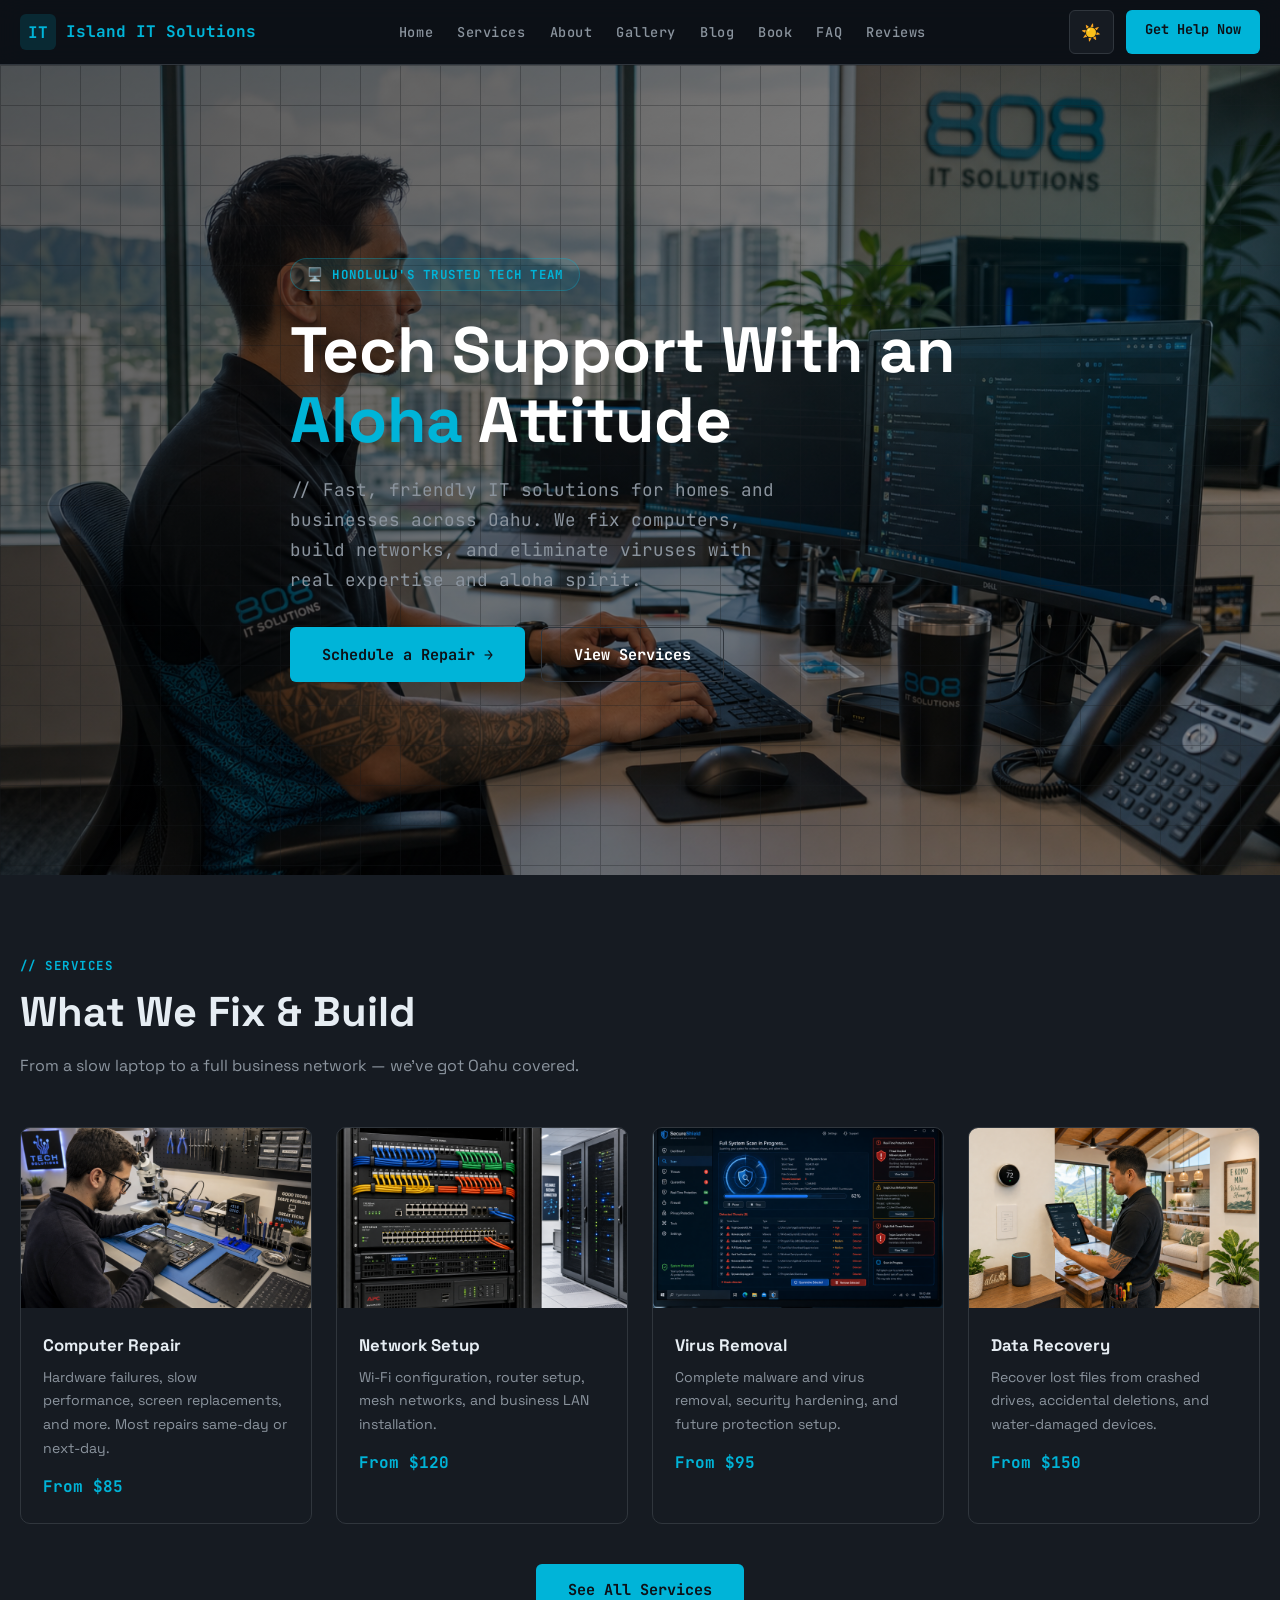
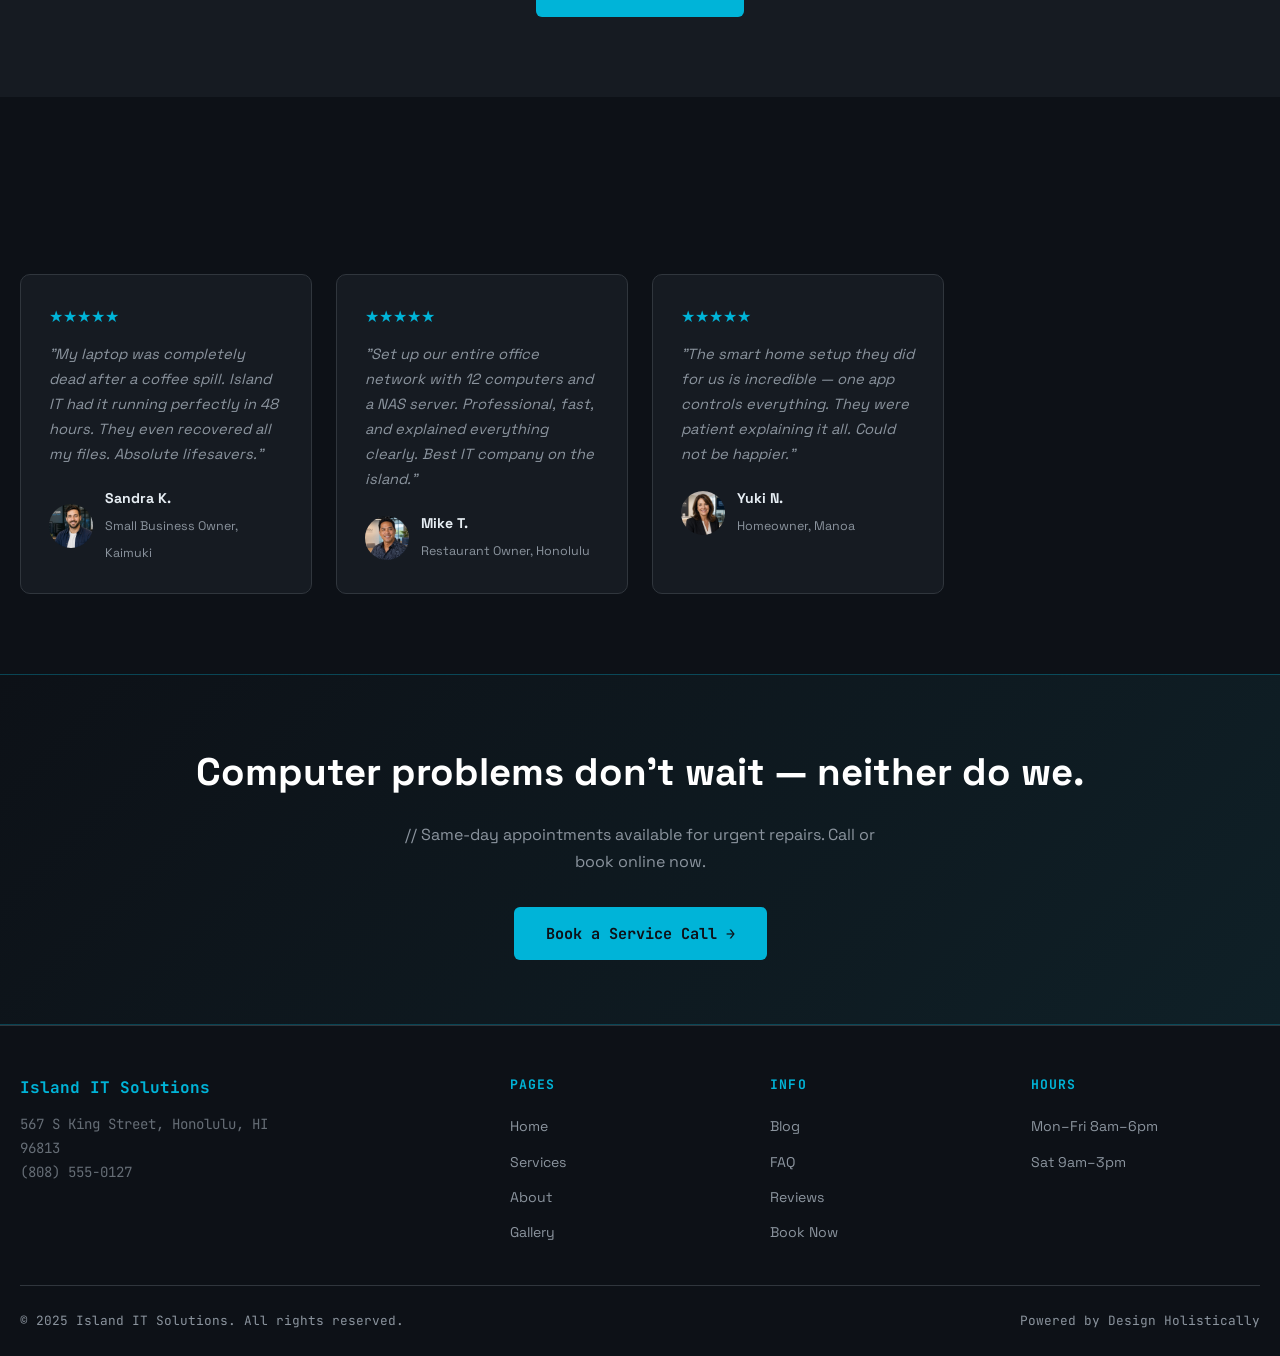
==== commit aa0ff9b3: "fix: hero image now visible — removed z-index conflict, cleared opaque CSS background" ====
--- a/index.html
+++ b/index.html
@@ -50,8 +50,6 @@
   <section class="hero" style="position:relative;overflow:hidden;min-height:90vh;display:flex;align-items:center;">
 <div class="hero-bg" style="position:absolute;inset:0;z-index:0;"><img src="images/hero.png" alt="Island IT Solutions Hawaii" loading="eager" style="width:100%;height:100%;object-fit:cover;"></div>
 <div class="hero-overlay" style="position:absolute;inset:0;z-index:1;background:linear-gradient(135deg,rgba(0,0,0,0.65) 0%,rgba(0,0,0,0.35) 100%);"></div>
-<div style="position:relative;z-index:2;width:100%;">
-
     <div class="hero-grid"></div>
     <div class="hero-glow"></div>
     <div class="hero-content">
--- a/css/style.css
+++ b/css/style.css
@@ -42,7 +42,7 @@
 .hamburger { display: none; flex-direction: column; gap: 5px; background: none; border: none; cursor: pointer; padding: 0.5rem; min-width: 44px; min-height: 44px; justify-content: center; align-items: center; }
 .hamburger span { width: 24px; height: 2px; background: #8B949E; border-radius: 2px; transition: var(--transition); }
 @media (max-width: 768px) { .nav-links { display: none; flex-direction: column; position: absolute; top: 64px; left: 0; right: 0; background: #0D1117; border-bottom: 1px solid #30363D; padding: 1rem 1.25rem; gap: 0.5rem; } .nav-links.open { display: flex; } .hamburger { display: flex; } .btn-book { display: none; } }
-.hero { position: relative; min-height: 88vh; display: flex; align-items: center; background: #0D1117; overflow: hidden; }
+.hero { position: relative; min-height: 88vh; display: flex; align-items: center; background: transparent; overflow: hidden; }
 .hero-grid { position: absolute; inset: 0; background-image: linear-gradient(#30363D 1px, transparent 1px), linear-gradient(90deg, #30363D 1px, transparent 1px); background-size: 40px 40px; opacity: 0.3; }
 .hero-glow { position: absolute; width: 600px; height: 600px; border-radius: 50%; background: radial-gradient(circle, rgba(0,180,216,0.2) 0%, transparent 70%); top: -100px; right: -100px; }
 .hero-content { position: relative; z-index: 2; max-width: 1280px; margin: 0 auto; padding: 4rem 1.25rem; }
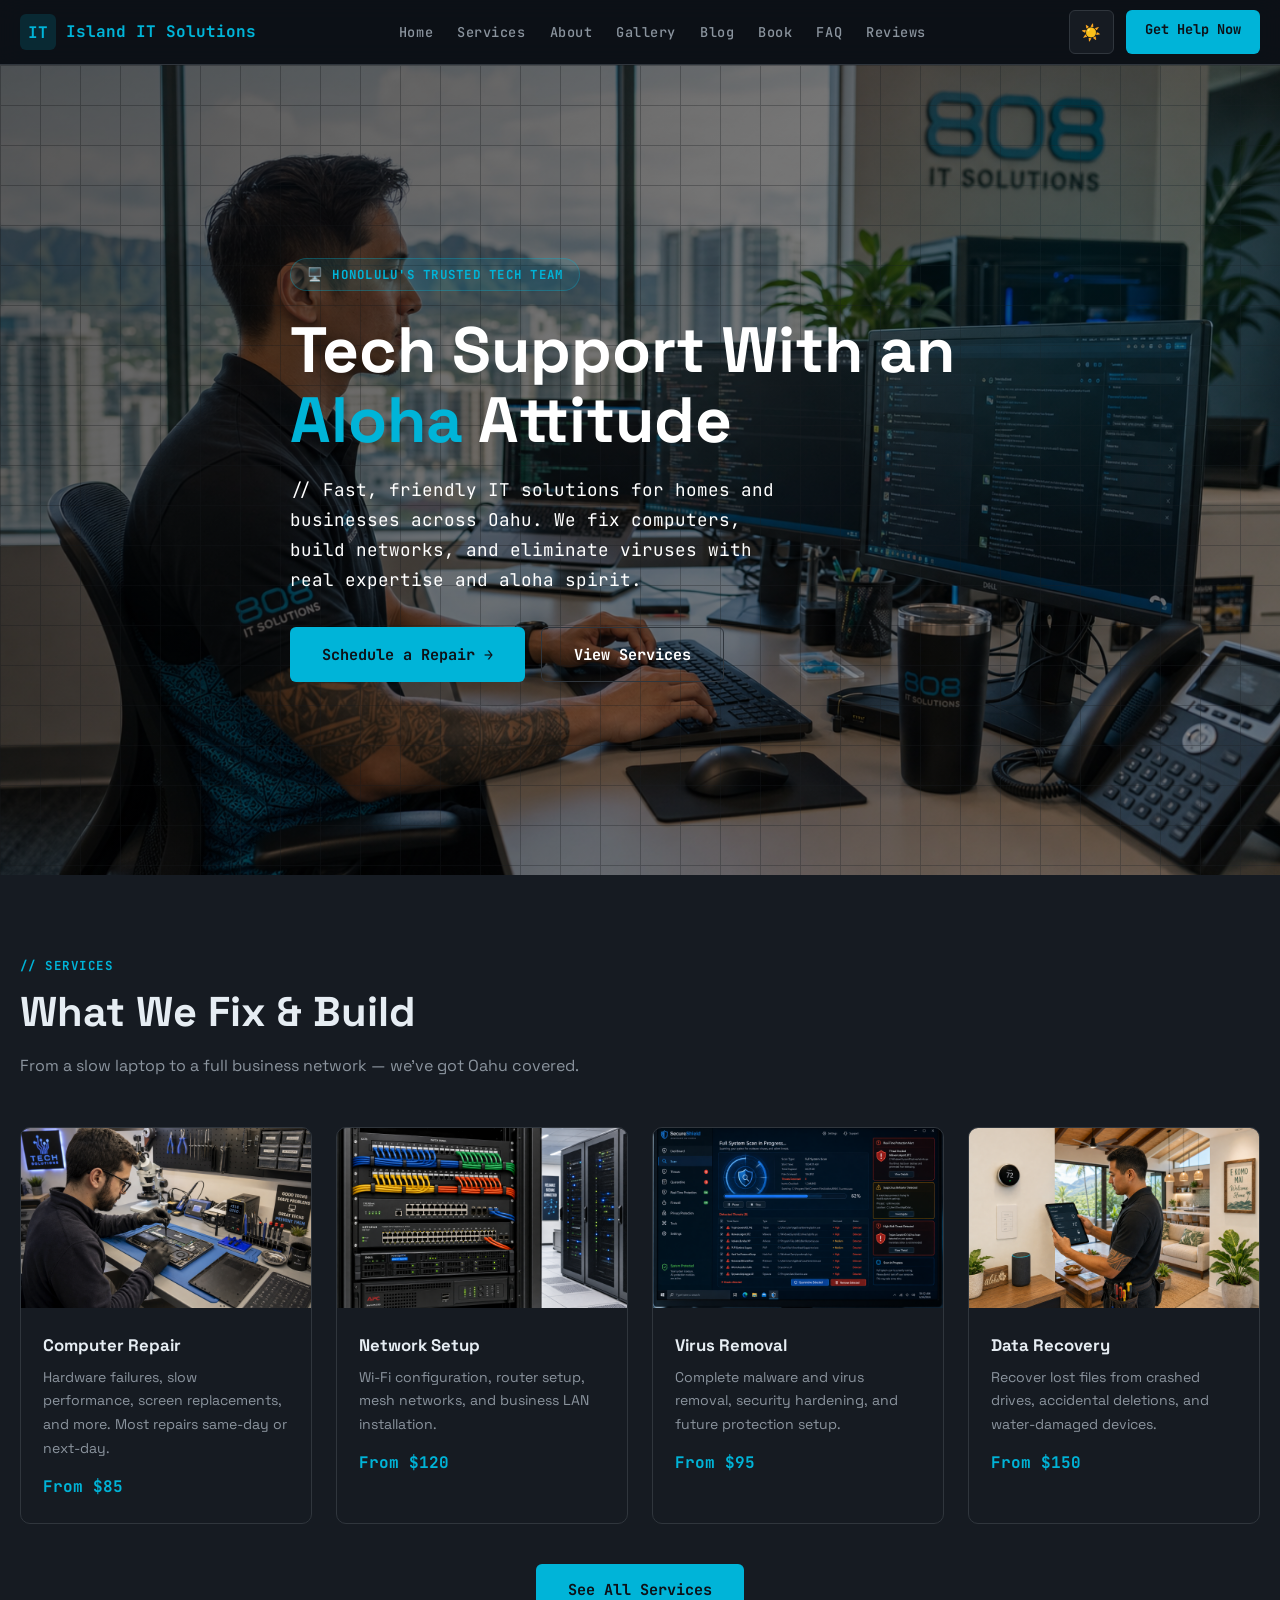
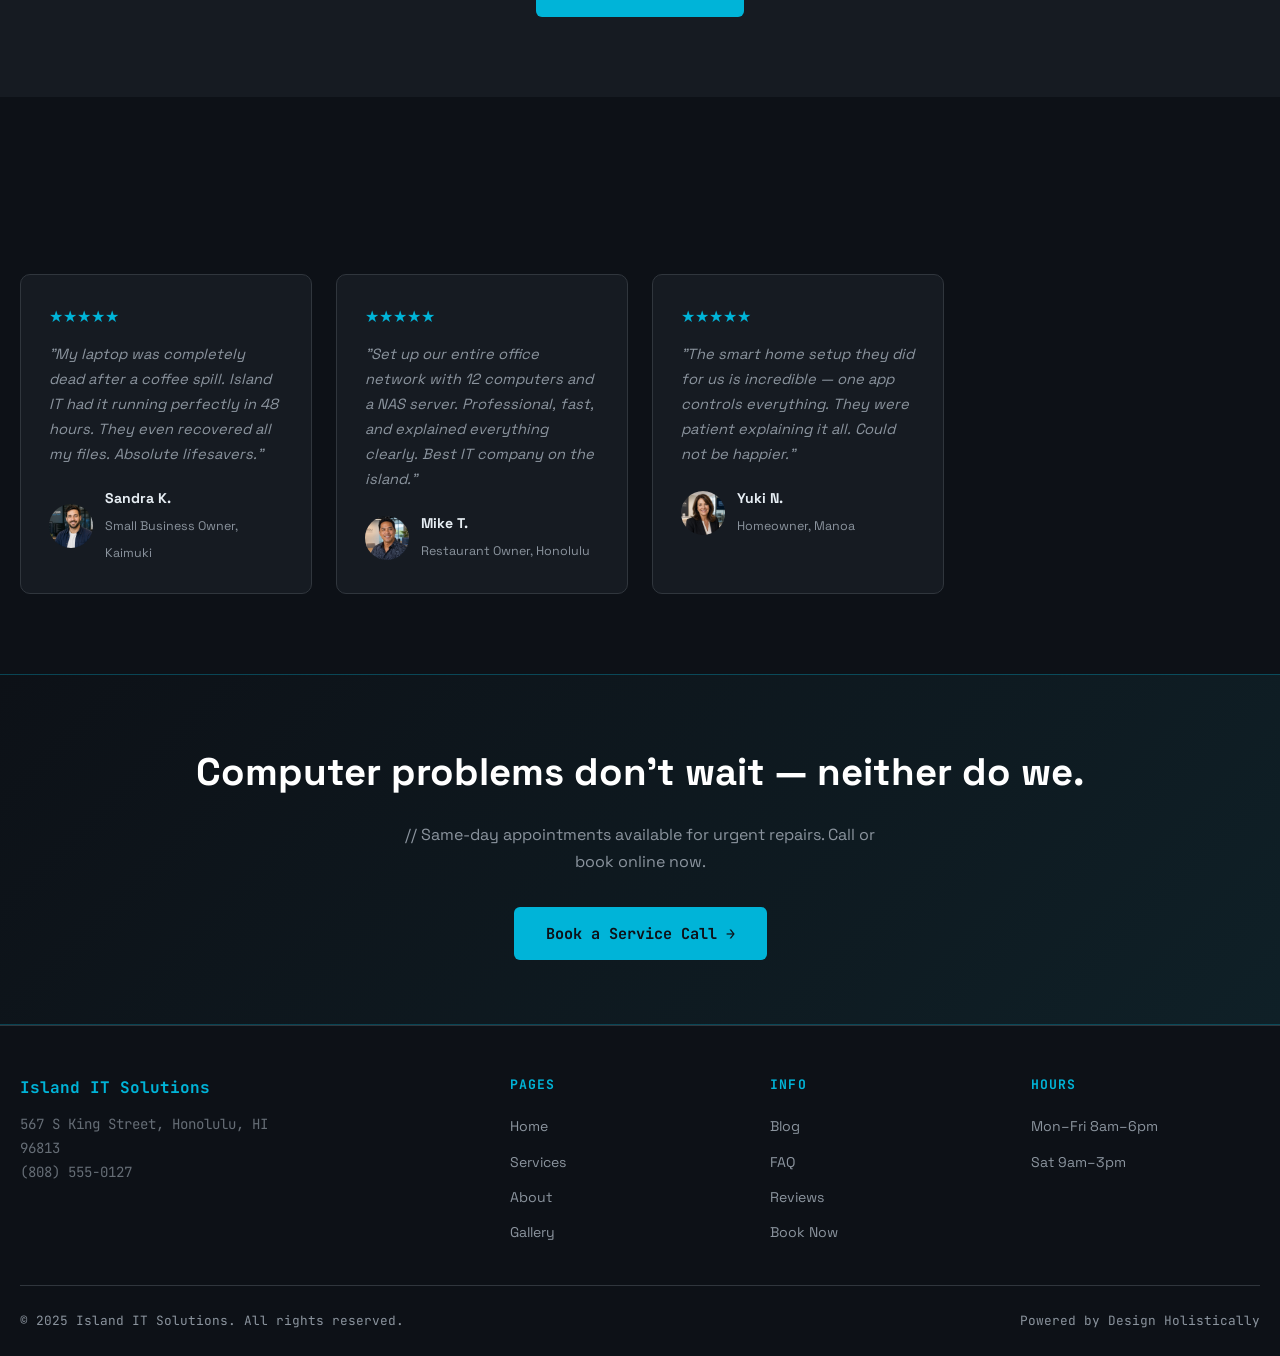
==== commit dc6e4d72: "feat: replace all picsum placeholders with AI-generated photorealistic images" ====
--- a/index.html
+++ b/index.html
@@ -24,6 +24,10 @@
     "url": "https://designholistically.com"
   }
   </script>
+  <link rel="icon" type="image/x-icon" href="images/favicon.ico">
+  <link rel="icon" type="image/png" sizes="32x32" href="images/favicon-32x32.png">
+  <link rel="icon" type="image/png" sizes="16x16" href="images/favicon-16x16.png">
+  <link rel="apple-touch-icon" sizes="180x180" href="images/apple-touch-icon.png">
 </head>
 <body>
 <header class="site-header">
--- a/css/style.css
+++ b/css/style.css
@@ -188,5 +188,10 @@
 .hero { position: relative; overflow: hidden; min-height: 90vh; display: flex; align-items: center; }
 .hero-bg { position: absolute; inset: 0; z-index: 0; }
 .hero-bg img { width: 100%; height: 100%; object-fit: cover; }
-.hero-overlay { position: absolute; inset: 0; z-index: 1; background: linear-gradient(135deg, rgba(0,0,0,0.65) 0%, rgba(0,0,0,0.35) 100%); }
+.hero-overlay { position: absolute; inset: 0; z-index: 1; background: linear-gradient(135deg, rgba(0,0,0,0.55) 0%, rgba(0,0,0,0.28) 100%); }
 .hero .container, .hero-content { position: relative; z-index: 2; }
+
+.hero h1, .hero p, .hero-content, .hero .eyebrow-label, .hero .tag { color: #fff !important; }
+
+[data-theme="dark"] .hero { background: transparent !important; }
+[data-theme="dark"] .hero-bg img { opacity: 1 !important; }
